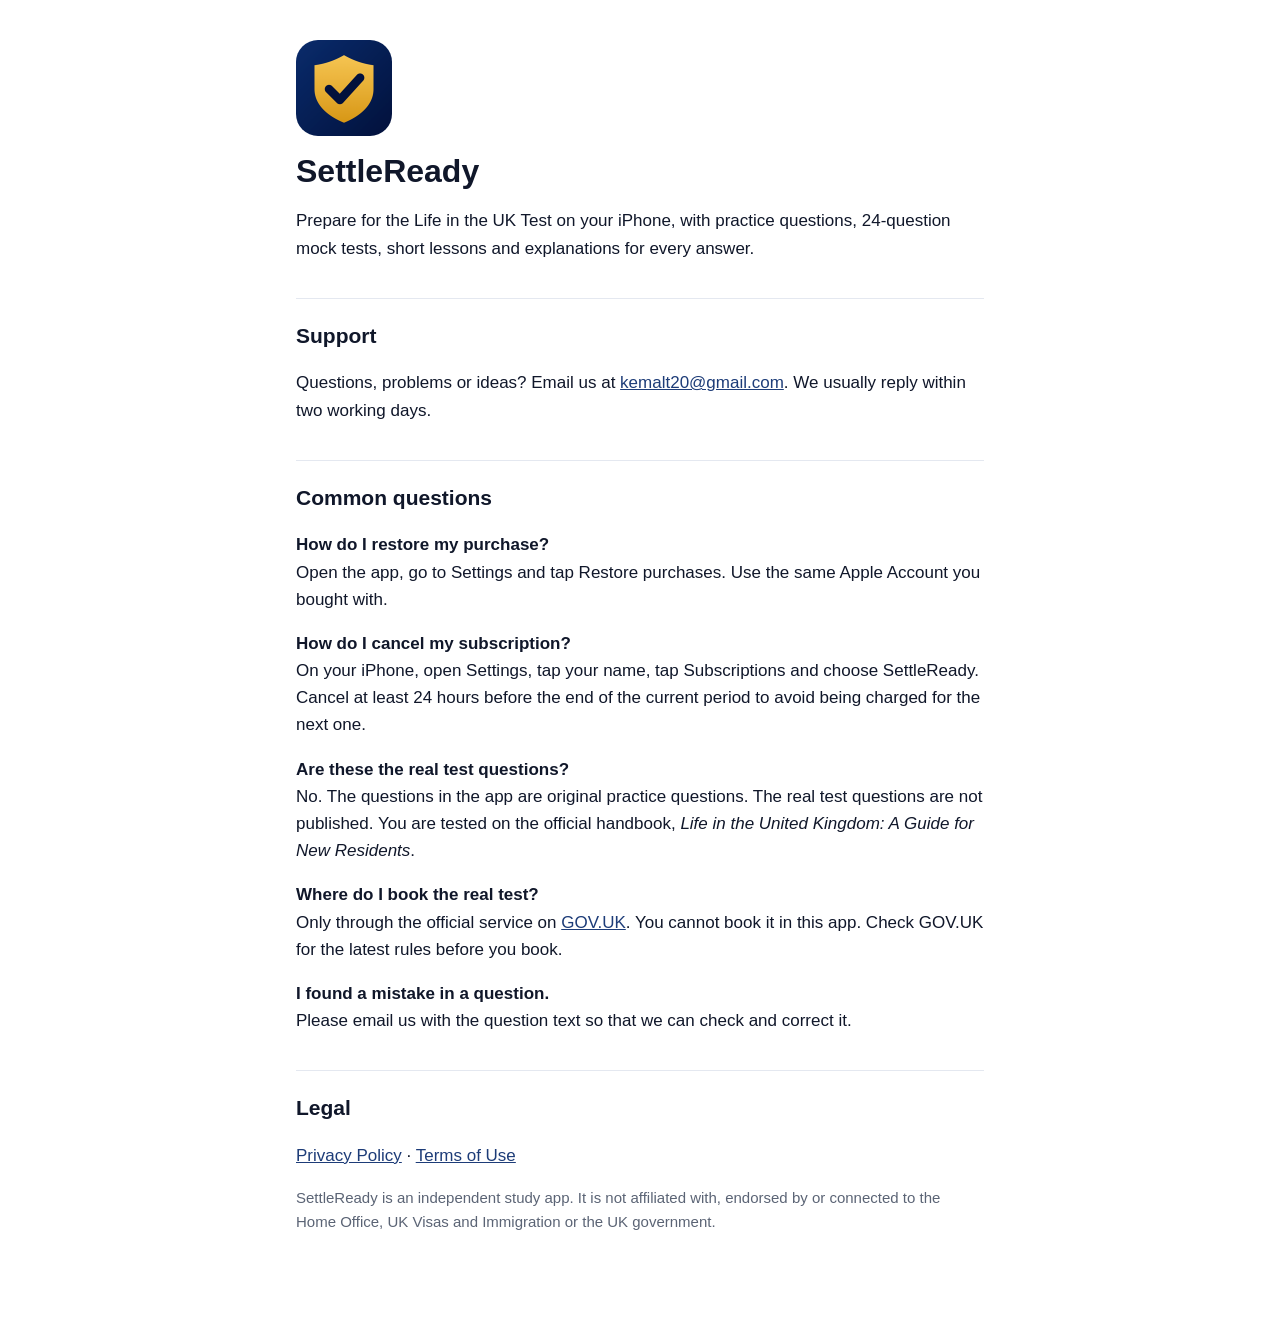
==== index.html @ 8473b5d5 "Publish privacy policy and support page Co-Authored-By: Claude Opus 5.5 <noreply@anthropic.com>" ====
<!doctype html>
<html lang="en-GB">
<head>
<meta charset="utf-8">
<meta name="viewport" content="width=device-width, initial-scale=1">
<title>SettleReady Support</title>
<meta name="description" content="SettleReady helps you prepare for the Life in the UK Test with practice questions, mock tests and short lessons.">
<link rel="stylesheet" href="style.css">
</head>
<body>
<main>
<img class="icon" src="app-icon.png" alt="" width="96" height="96">
<h1>SettleReady</h1>
<p>Prepare for the Life in the UK Test on your iPhone, with practice questions, 24-question mock tests, short lessons and explanations for every answer.</p>

<h2>Support</h2>
<p>Questions, problems or ideas? Email us at <a href="mailto:kemalt20@gmail.com">kemalt20@gmail.com</a>. We usually reply within two working days.</p>

<h2>Common questions</h2>
<p><strong>How do I restore my purchase?</strong><br>Open the app, go to Settings and tap Restore purchases. Use the same Apple Account you bought with.</p>
<p><strong>How do I cancel my subscription?</strong><br>On your iPhone, open Settings, tap your name, tap Subscriptions and choose SettleReady. Cancel at least 24 hours before the end of the current period to avoid being charged for the next one.</p>
<p><strong>Are these the real test questions?</strong><br>No. The questions in the app are original practice questions. The real test questions are not published. You are tested on the official handbook, <em>Life in the United Kingdom: A Guide for New Residents</em>.</p>
<p><strong>Where do I book the real test?</strong><br>Only through the official service on <a href="https://www.gov.uk/life-in-the-uk-test">GOV.UK</a>. You cannot book it in this app. Check GOV.UK for the latest rules before you book.</p>
<p><strong>I found a mistake in a question.</strong><br>Please email us with the question text so that we can check and correct it.</p>

<h2>Legal</h2>
<p><a href="privacy/">Privacy Policy</a> · <a href="https://www.apple.com/legal/internet-services/itunes/dev/stdeula/">Terms of Use</a></p>

<p class="muted">SettleReady is an independent study app. It is not affiliated with, endorsed by or connected to the Home Office, UK Visas and Immigration or the UK government.</p>
</main>
</body>
</html>
---- style.css ----
:root { --navy: #1D3C78; --ink: #10172A; --muted: #5B6475; --bg: #FFFFFF; --line: #E4E8F0; }
@media (prefers-color-scheme: dark) {
  :root { --navy: #8AA9F0; --ink: #EEF1F7; --muted: #A3ABBA; --bg: #0F1424; --line: #262D40; }
}
* { box-sizing: border-box; }
body { margin: 0; background: var(--bg); color: var(--ink);
  font: 17px/1.6 -apple-system, BlinkMacSystemFont, "Segoe UI", Roboto, sans-serif; }
main { max-width: 720px; margin: 0 auto; padding: 40px 16px 80px; }
h1 { font-size: 32px; line-height: 1.2; margin: 0 0 8px; }
h2 { font-size: 21px; margin: 36px 0 8px; padding-top: 20px; border-top: 1px solid var(--line); }
a { color: var(--navy); }
ul { padding-left: 22px; }
li { margin: 6px 0; }
.muted { color: var(--muted); font-size: 15px; }
.lang { text-align: right; margin: 0; font-size: 15px; }
.icon { border-radius: 22px; display: block; margin-bottom: 16px; }
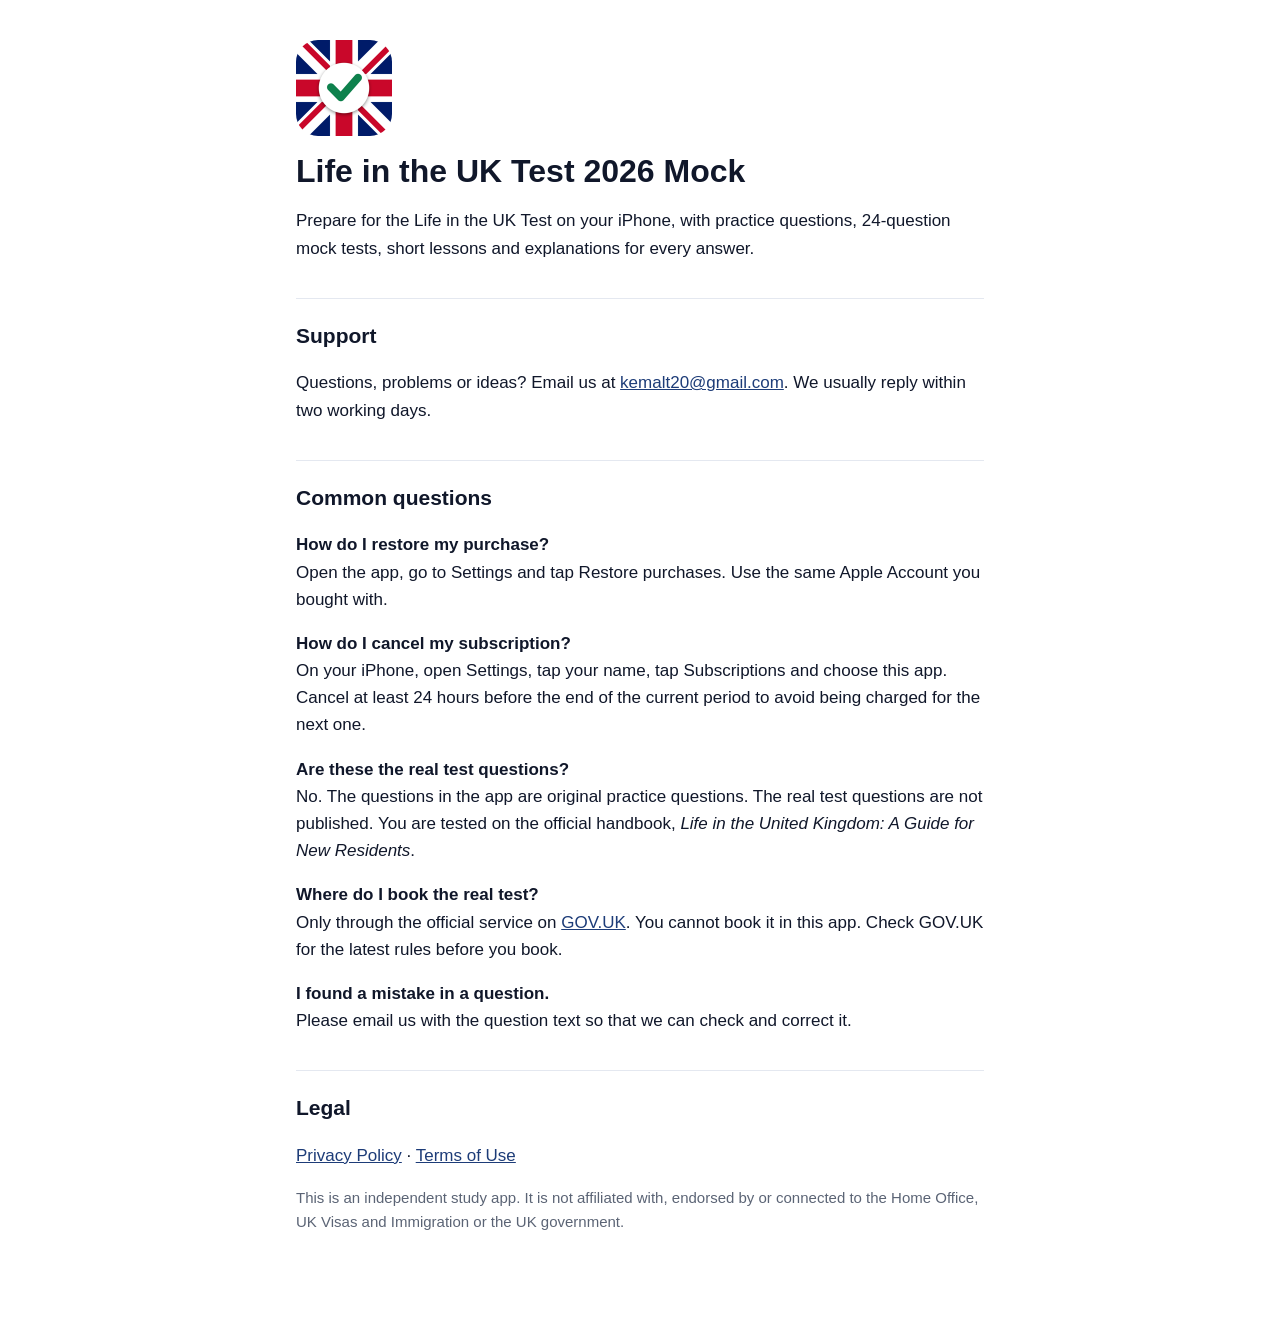
==== commit af2830e4: "Rename the app to Life in the UK Test 2026 Mock Co-Authored-By: Claude Opus 5.5 <noreply@anthropic.c" ====
--- a/index.html
+++ b/index.html
@@ -3,14 +3,14 @@
 <head>
 <meta charset="utf-8">
 <meta name="viewport" content="width=device-width, initial-scale=1">
-<title>SettleReady Support</title>
-<meta name="description" content="SettleReady helps you prepare for the Life in the UK Test with practice questions, mock tests and short lessons.">
+<title>Life in the UK Test 2026 Mock Support</title>
+<meta name="description" content="This app helps you prepare for the Life in the UK Test with practice questions, mock tests and short lessons.">
 <link rel="stylesheet" href="style.css">
 </head>
 <body>
 <main>
 <img class="icon" src="app-icon.png" alt="" width="96" height="96">
-<h1>SettleReady</h1>
+<h1>Life in the UK Test 2026 Mock</h1>
 <p>Prepare for the Life in the UK Test on your iPhone, with practice questions, 24-question mock tests, short lessons and explanations for every answer.</p>
 
 <h2>Support</h2>
@@ -18,7 +18,7 @@
 
 <h2>Common questions</h2>
 <p><strong>How do I restore my purchase?</strong><br>Open the app, go to Settings and tap Restore purchases. Use the same Apple Account you bought with.</p>
-<p><strong>How do I cancel my subscription?</strong><br>On your iPhone, open Settings, tap your name, tap Subscriptions and choose SettleReady. Cancel at least 24 hours before the end of the current period to avoid being charged for the next one.</p>
+<p><strong>How do I cancel my subscription?</strong><br>On your iPhone, open Settings, tap your name, tap Subscriptions and choose this app. Cancel at least 24 hours before the end of the current period to avoid being charged for the next one.</p>
 <p><strong>Are these the real test questions?</strong><br>No. The questions in the app are original practice questions. The real test questions are not published. You are tested on the official handbook, <em>Life in the United Kingdom: A Guide for New Residents</em>.</p>
 <p><strong>Where do I book the real test?</strong><br>Only through the official service on <a href="https://www.gov.uk/life-in-the-uk-test">GOV.UK</a>. You cannot book it in this app. Check GOV.UK for the latest rules before you book.</p>
 <p><strong>I found a mistake in a question.</strong><br>Please email us with the question text so that we can check and correct it.</p>
@@ -26,7 +26,7 @@
 <h2>Legal</h2>
 <p><a href="privacy/">Privacy Policy</a> · <a href="https://www.apple.com/legal/internet-services/itunes/dev/stdeula/">Terms of Use</a></p>
 
-<p class="muted">SettleReady is an independent study app. It is not affiliated with, endorsed by or connected to the Home Office, UK Visas and Immigration or the UK government.</p>
+<p class="muted">This is an independent study app. It is not affiliated with, endorsed by or connected to the Home Office, UK Visas and Immigration or the UK government.</p>
 </main>
 </body>
 </html>
